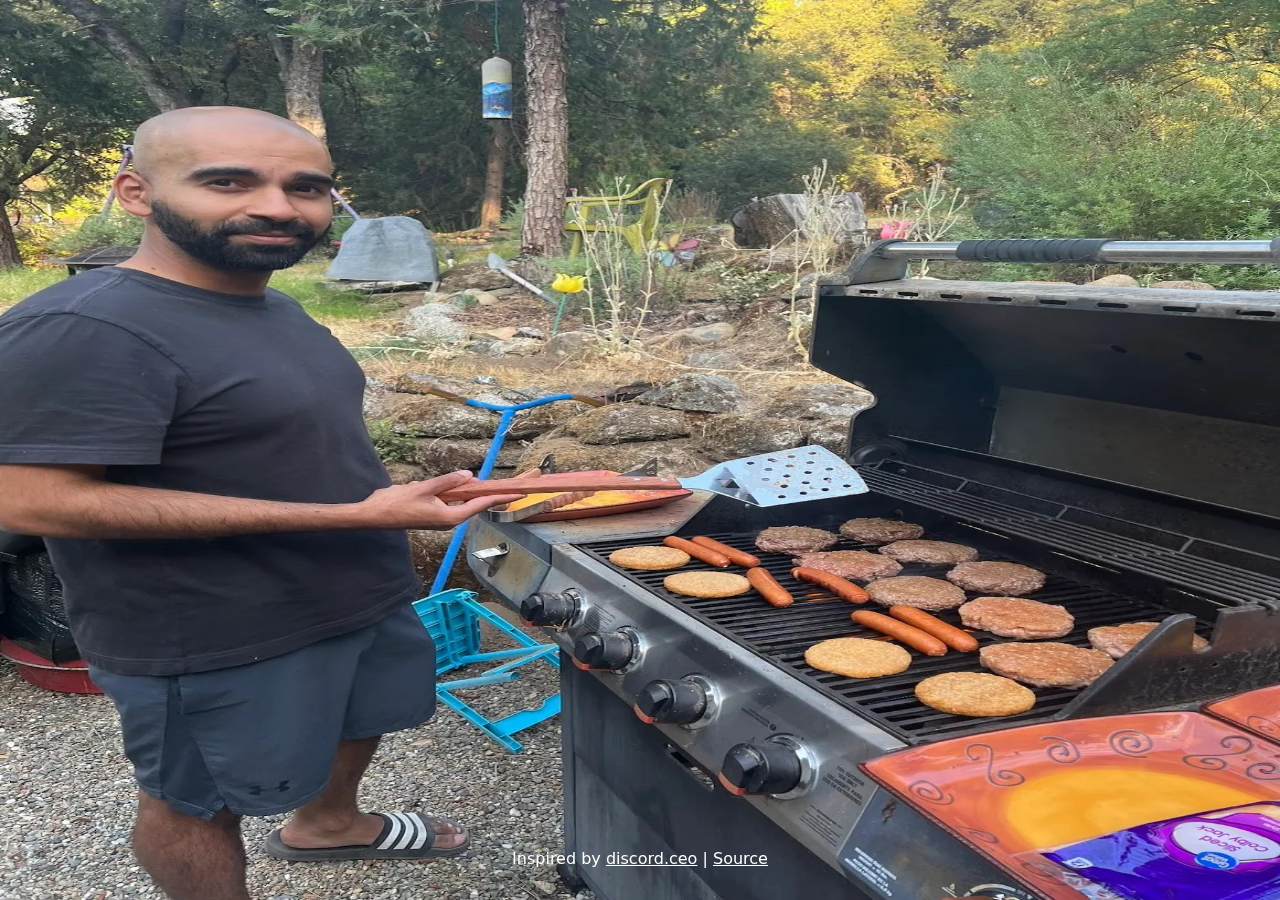
==== index.html @ 82022fc5 "Bigscreen CEO" ====
<html>
<head>
  <meta name="viewport" content="width=device-width, initial-scale=1.0">
  <link rel="icon" type="image/x-icon" href="favicon.ico">
  <link rel="stylesheet" type="text/css" href="beegsmol.css">

  <title>Bigscreen CEO</title>
  <meta name="description" content="Bigscreen CEO">
  <meta property="og:description" content="Bigscreen CEO">
  <meta property="og:image" content="https://bigscreen.ceo/man.jpg">
  <meta property="twitter:card" content="summary_large_image">
</head>
<body>
  <p>Inspired by <a href="https://discord.ceo">discord.ceo</a> | <a href="https://github.com/burritosoftware/bigscreen.ceo">Source</a></p>
</body>
</html>
---- beegsmol.css ----
body {
  margin: 0;
  background-image: url("man.jpg");
  background-size: 100% 100%;
  background-repeat: no-repeat;
  height: 100%;
  overflow: hidden;
}
p {
  font-family: system-ui,-apple-system,BlinkMacSystemFont,Segoe UI,Roboto,Oxygen,Ubuntu,Cantarell,Open Sans,Helvetica Neue,sans-serif;
  color: white;
  position: fixed;
  text-align: center;
  bottom: 1em;
  width: 100%;
}
a {
  color: white;
}
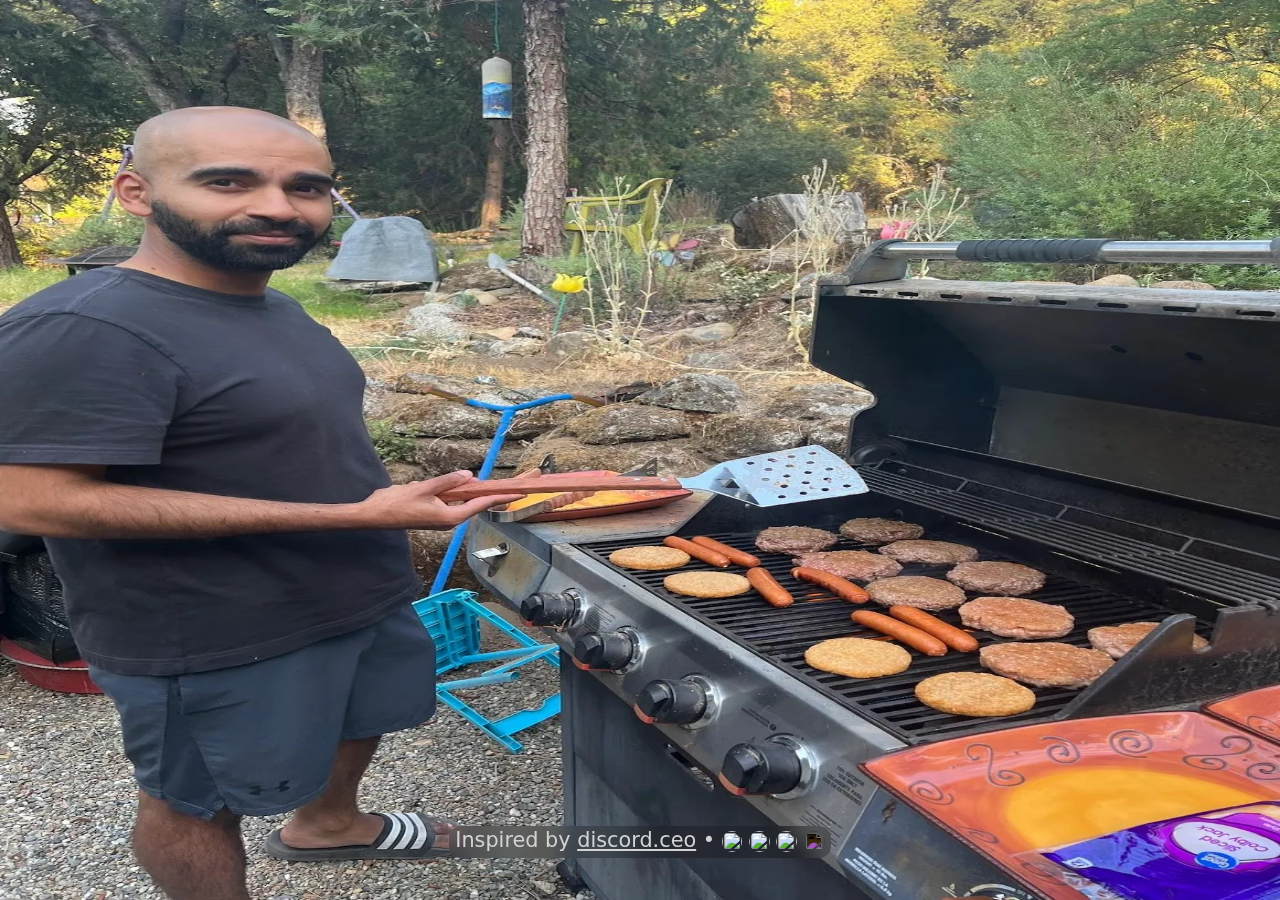
==== commit 7b20c4c8: "Bigscreen CEO (Better info at bottom and in README)" ====
--- a/index.html
+++ b/index.html
@@ -11,6 +11,11 @@
   <meta property="twitter:card" content="summary_large_image">
 </head>
 <body>
-  <p>Inspired by <a href="https://discord.ceo">discord.ceo</a> | <a href="https://github.com/burritosoftware/bigscreen.ceo">Source</a></p>
+  <p>Inspired by <a href="https://discord.ceo">discord.ceo</a> • 
+    <a href="https://twitter.com/dshankar"><img src="https://shanks.is-pretty.cool/9LiYJ9S.png"></a>
+    <a href="https://links.burrito.software"><img src="https://github.com/burritosoftware.png"></a>
+    <a href="https://github.com/RidgeXR"><img src="https://github.com/ridgexr.png"></a>
+    <a href="https://github.com/burritosoftware/bigscreen.ceo"><img src="https://raw.githubusercontent.com/primer/octicons/main/icons/mark-github-16.svg" style="filter: invert(100%);"></a>
+  </p>
 </body>
 </html>--- a/beegsmol.css
+++ b/beegsmol.css
@@ -8,12 +8,24 @@
 }
 p {
   font-family: system-ui,-apple-system,BlinkMacSystemFont,Segoe UI,Roboto,Oxygen,Ubuntu,Cantarell,Open Sans,Helvetica Neue,sans-serif;
-  color: white;
+  color: lightgray;
   position: fixed;
   text-align: center;
   bottom: 1em;
-  width: 100%;
+  font-size: 1.3em;
+  left: 50%;
+  transform: translateX(-50%);
+  white-space: nowrap;
+  padding: 0.1em 0.3em 0.3em 0.3em;
+  backdrop-filter: blur(10px) brightness(75%);
+  -webkit-backdrop-filter: blur(10px) brightness(75%);
+  border-radius: 12px;
 }
 a {
-  color: white;
+  color: lightgray;
+}
+img {
+  height: 1em;
+  vertical-align: middle;
+  border-radius: 50%;
 }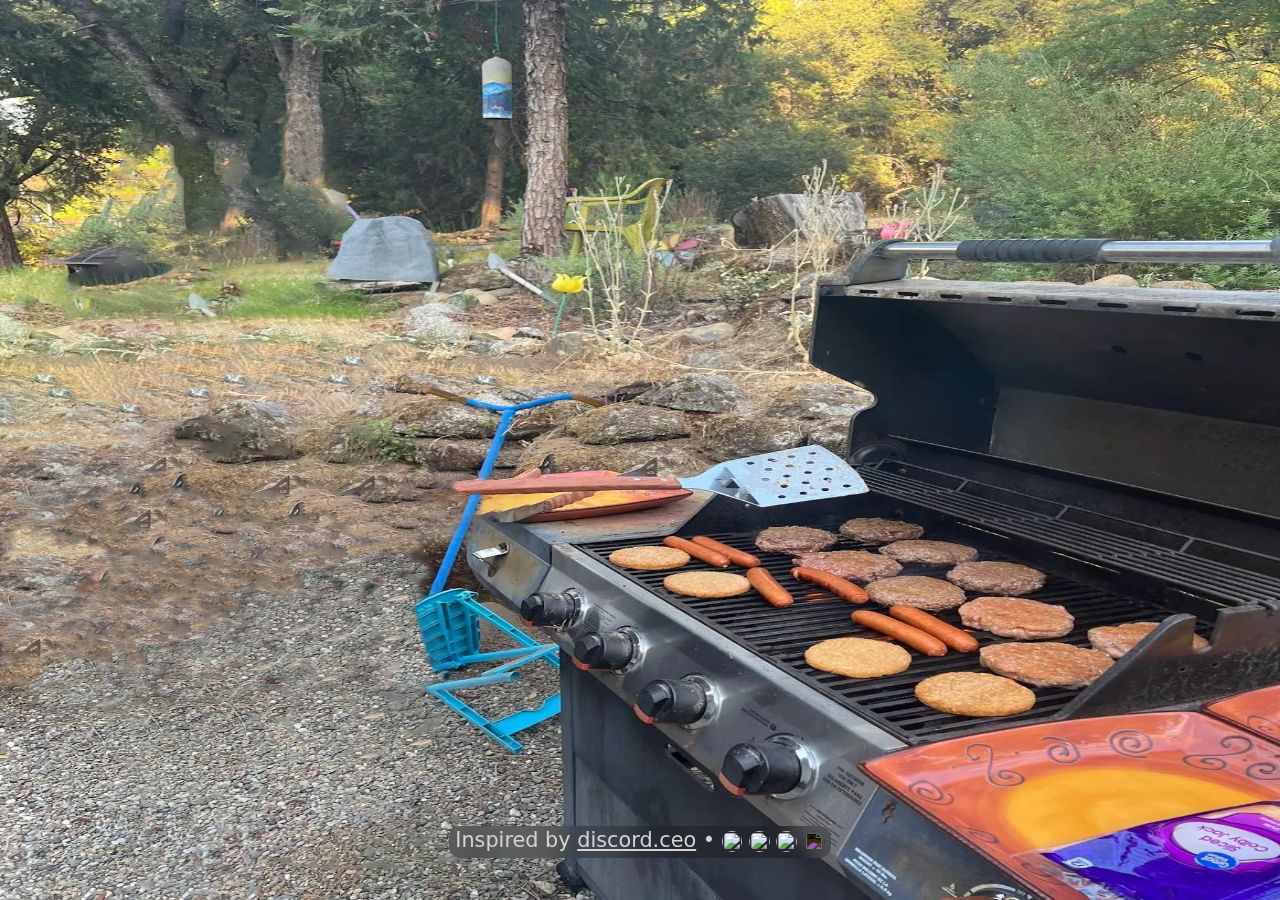
==== commit 199ba7c6: "No Bigscreen CEO" ====
--- a/index.html
+++ b/index.html
@@ -4,15 +4,15 @@
   <link rel="icon" type="image/x-icon" href="favicon.ico">
   <link rel="stylesheet" type="text/css" href="beegsmol.css">
 
-  <title>Bigscreen CEO</title>
-  <meta name="description" content="Bigscreen CEO">
-  <meta property="og:description" content="Bigscreen CEO">
-  <meta property="og:image" content="https://bigscreen.ceo/man.jpg">
+  <title>No Bigscreen CEO</title>
+  <meta name="description" content="No Bigscreen CEO">
+  <meta property="og:description" content="No Bigscreen CEO">
+  <meta property="og:image" content="https://no.bigscreen.ceo/noman.png">
   <meta property="twitter:card" content="summary_large_image">
 </head>
 <body>
   <p>Inspired by <a href="https://discord.ceo">discord.ceo</a> • 
-    <a href="https://twitter.com/dshankar"><img src="https://shanks.is-pretty.cool/9LiYJ9S.png"></a>
+    <a href="https://twitter.com/dshankar"><img src="https://uwu.whats-th.is/9LiYJ9S.png"></a>
     <a href="https://links.burrito.software"><img src="https://github.com/burritosoftware.png"></a>
     <a href="https://github.com/RidgeXR"><img src="https://github.com/ridgexr.png"></a>
     <a href="https://github.com/burritosoftware/bigscreen.ceo"><img src="https://raw.githubusercontent.com/primer/octicons/main/icons/mark-github-16.svg" style="filter: invert(100%);"></a>
--- a/beegsmol.css
+++ b/beegsmol.css
@@ -1,6 +1,6 @@
 body {
   margin: 0;
-  background-image: url("man.jpg");
+  background-image: url("noman.png");
   background-size: 100% 100%;
   background-repeat: no-repeat;
   height: 100%;
